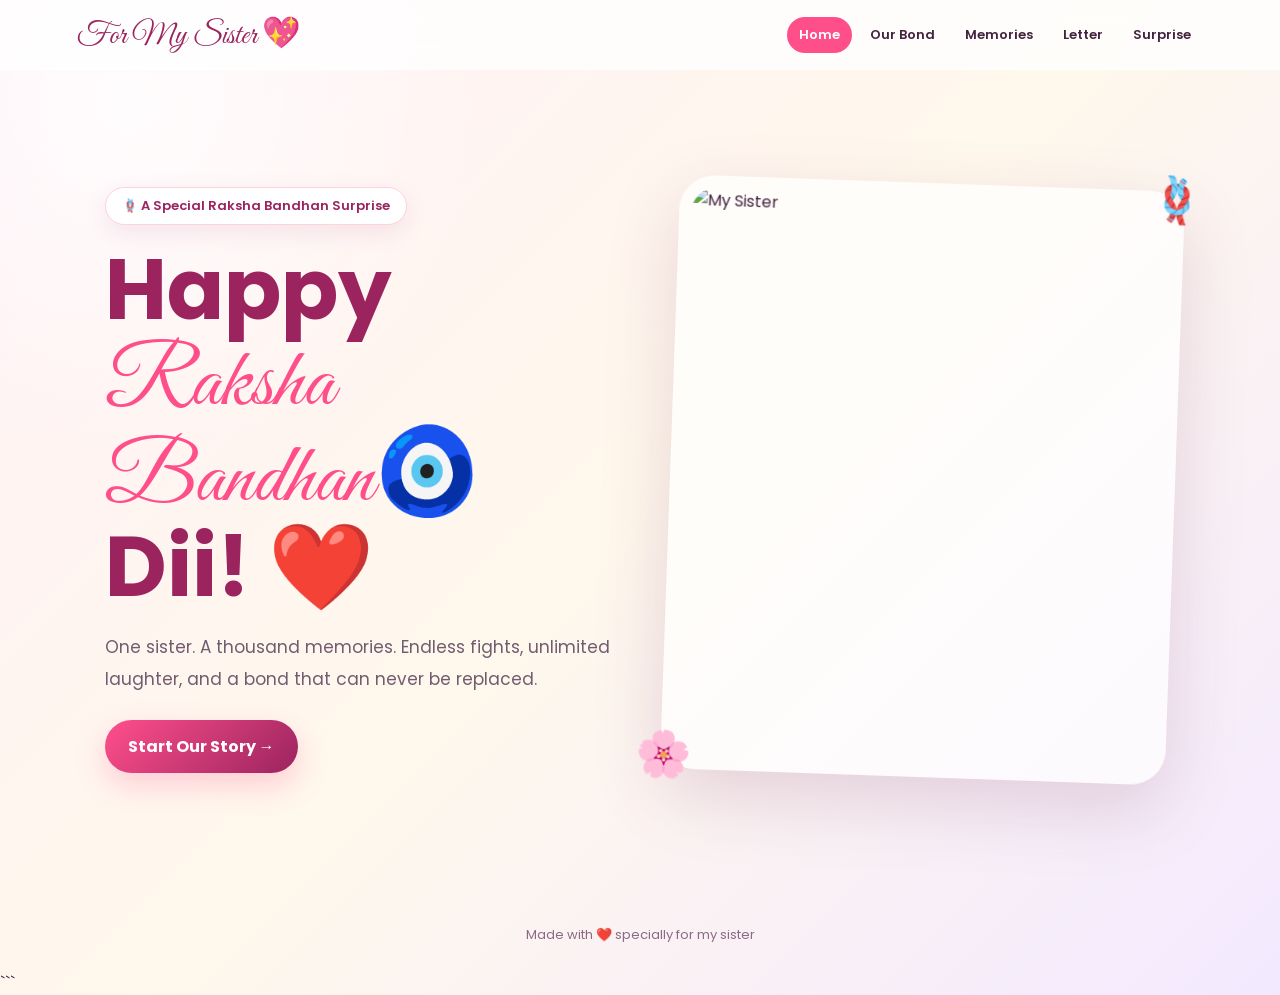
==== index.html @ 4e297bad "Add files via upload" ====
<!DOCTYPE html>
<html lang="en">

<head>
    <meta charset="UTF-8">
    <meta name="viewport" content="width=device-width, initial-scale=1.0">

    <title>Happy Raksha Bandhan ❤️</title>

    <link rel="stylesheet" href="style.css">
</head>

<body>

    <div class="hearts"></div>

    <!-- Navigation Bar -->
    <nav>

        <div class="logo">
            For My Sister 💖
        </div>

        <div class="nav-links">

            <a class="active" href="index.html">
                Home
            </a>

            <a href="bond.html">
                Our Bond
            </a>

            <a href="memories.html">
                Memories
            </a>

            <a href="message.html">
                Letter
            </a>

            <a href="surprise.html">
                Surprise
            </a>

        </div>

    </nav>


    <!-- Hero Section -->
    <section class="hero">

        <div class="hero-text">

            <span class="badge">
                🪢 A Special Raksha Bandhan Surprise
            </span>


            <h1>
                Happy
                <span>Raksha Bandhan🧿</span> Dii! ❤️
            </h1>


            <p>
                One sister. A thousand memories. Endless fights, unlimited laughter, and a bond that can never be replaced.
            </p>


            <a class="btn" href="bond.html">
                Start Our Story →
            </a>

        </div>


        <!-- Sister Photo -->
        <div class="main-photo">

            <span class="floating rakhi1">
                🪢
            </span>

            <span class="floating rakhi2">
                🌸
            </span>


            <!-- Your uploaded photo -->
            <img src="images\bhoomi 4.jpeg" alt="My Sister">

        </div>

    </section>


    <!-- Footer -->
    <footer>
        Made with ❤️ specially for my sister
    </footer>


    <script src="script.js"></script>

</body>

</html>
```
---- style.css ----
@import url('https://fonts.googleapis.com/css2?family=Great+Vibes&family=Poppins:wght@300;400;500;600;700;800&display=swap');
* {
    margin: 0;
    padding: 0;
    box-sizing: border-box;
}

:root {
    --pink: #ff4f8b;
    --dark-pink: #9b245f;
    --purple: #713cb5;
    --gold: #f6c453;
    --cream: #fff8ef;
    --text: #432440;
}

html {
    scroll-behavior: smooth;
}

body {
    font-family: Poppins, sans-serif;
    color: var(--text);
    min-height: 100vh;
    background: radial-gradient( circle at 10% 10%, rgba(255, 255, 255, .8), transparent 25%), linear-gradient( 135deg, #fff0f7, #fff8ec, #f3e9ff);
    overflow-x: hidden;
}

nav {
    position: fixed;
    top: 0;
    left: 0;
    right: 0;
    z-index: 1000;
    display: flex;
    justify-content: space-between;
    align-items: center;
    padding: 14px 6%;
    background: rgba(255, 255, 255, .75);
    backdrop-filter: blur(15px);
    border-bottom: 1px solid #ffffffaa;
}

.logo {
    font-family: "Great Vibes", cursive;
    font-size: 31px;
    color: var(--dark-pink);
}

.nav-links {
    display: flex;
    gap: 6px;
    flex-wrap: wrap;
    justify-content: center;
}

.nav-links a {
    text-decoration: none;
    color: var(--text);
    font-size: 13px;
    font-weight: 600;
    padding: 8px 12px;
    border-radius: 25px;
    transition: .3s;
}

.nav-links a:hover,
.nav-links a.active {
    color: white;
    background: var(--pink);
}

.hero {
    min-height: 100vh;
    padding: 120px 7% 60px;
    max-width: 1250px;
    margin: auto;
    display: grid;
    grid-template-columns: 1fr 1fr;
    gap: 60px;
    align-items: center;
}

.badge {
    display: inline-block;
    padding: 8px 16px;
    border-radius: 30px;
    background: white;
    border: 1px solid #ffd1e1;
    color: var(--dark-pink);
    font-weight: 600;
    font-size: 13px;
    box-shadow: 0 8px 25px #8f245c18;
}

.hero h1 {
    font-size: clamp(48px, 7vw, 85px);
    line-height: 1;
    margin: 22px 0;
    color: var(--dark-pink);
}

.hero h1 span,
.final-page h1 span {
    font-family: "Great Vibes", cursive;
    color: var(--pink);
    font-weight: 400;
}

.hero p {
    font-size: 17px;
    line-height: 1.9;
    color: #725c70;
    max-width: 600px;
}

.btn {
    display: inline-block;
    margin-top: 25px;
    padding: 14px 23px;
    border: none;
    border-radius: 30px;
    background: linear-gradient( 135deg, var(--pink), var(--dark-pink));
    color: white;
    text-decoration: none;
    font-weight: 700;
    cursor: pointer;
    box-shadow: 0 12px 30px #ff4f8b40;
    transition: .3s;
}

.btn:hover {
    transform: translateY(-4px);
    box-shadow: 0 18px 35px #ff4f8b55;
}

.main-photo {
    position: relative;
    padding: 12px;
    background: rgba(255, 255, 255, .7);
    border-radius: 35px;
    box-shadow: 0 25px 70px #7a35602d;
    transform: rotate(2deg);
}

.main-photo img {
    width: 100%;
    height: 570px;
    object-fit: cover;
    border-radius: 25px;
    display: block;
}

.floating {
    position: absolute;
    font-size: 45px;
    z-index: 5;
    animation: float 3s infinite ease-in-out;
}

.rakhi1 {
    right: -20px;
    top: -25px;
}

.rakhi2 {
    left: -25px;
    bottom: -20px;
}

.page {
    min-height: 100vh;
    padding: 120px 7% 60px;
}

.section-title {
    text-align: center;
    margin-bottom: 45px;
}

.section-title h2 {
    font-size: clamp(38px, 5vw, 58px);
    color: var(--dark-pink);
    margin: 15px 0 5px;
}

.section-title p {
    color: #80617d;
}

.cards {
    max-width: 1150px;
    margin: auto;
    display: grid;
    grid-template-columns: repeat(3, 1fr);
    gap: 25px;
}

.card {
    padding: 28px;
    background: rgba(255, 255, 255, .72);
    border-radius: 27px;
    border: 1px solid white;
    box-shadow: 0 18px 45px #7a35601d;
    backdrop-filter: blur(12px);
    transition: .4s;
}

.card:hover {
    transform: translateY(-10px);
}

.icon {
    font-size: 42px;
    margin-bottom: 10px;
}

.card h3 {
    color: var(--dark-pink);
    margin-bottom: 10px;
}

.card p {
    color: #725d70;
    line-height: 1.8;
}

.large-photo {
    max-width: 900px;
    margin: 50px auto;
    padding: 10px;
    background: white;
    border-radius: 30px;
    box-shadow: 0 20px 60px #7a35602a;
}

.large-photo img {
    width: 100%;
    max-height: 1000px;
    object-fit: cover;
    border-radius: 23px;
    display: block;
}

.gallery {
    max-width: 1150px;
    margin: auto;
    display: grid;
    grid-template-columns: repeat(4, 1fr);
    gap: 20px;
}

.gallery-card {
    height: 430px;
    position: relative;
    overflow: hidden;
    border-radius: 27px;
    box-shadow: 0 15px 40px #7a35602b;
}

.gallery-card img {
    width: 100%;
    height: 100%;
    object-fit: cover;
    transition: .6s;
}

.gallery-card:hover img {
    transform: scale(1.08);
}

.caption {
    position: absolute;
    bottom: 0;
    left: 0;
    right: 0;
    padding: 35px 16px 16px;
    color: white;
    font-weight: 600;
    background: linear-gradient( transparent, #32132ddd);
}

.letter {
    max-width: 850px;
    margin: auto;
    padding: 45px;
    background: #fffaf1;
    border-radius: 30px;
    border: 1px solid #f2d9bd;
    box-shadow: 0 20px 60px #7a356025;
}

.letter p {
    font-family: "Great Vibes", cursive;
    font-size: 29px;
    line-height: 1.65;
    color: #6c355e;
}

.signature {
    margin-top: 25px;
    text-align: right;
    font-size: 20px;
    color: var(--dark-pink);
    font-weight: 600;
}

.final-page {
    min-height: 100vh;
    padding: 120px 7% 60px;
    text-align: center;
    display: flex;
    flex-direction: column;
    align-items: center;
    justify-content: center;
}

.big-rakhi {
    font-size: 90px;
    animation: pulse 1.7s infinite;
}

.final-page h1 {
    font-size: clamp(48px, 7vw, 80px);
    color: var(--dark-pink);
    margin: 20px 0;
}

.final-page>p {
    max-width: 700px;
    color: #725d70;
    line-height: 1.8;
    font-size: 17px;
}

#countdown {
    display: flex;
    justify-content: center;
    gap: 15px;
    flex-wrap: wrap;
    margin: 30px 0;
}

#countdown div {
    min-width: 100px;
    padding: 17px;
    border-radius: 20px;
    background: white;
    box-shadow: 0 10px 30px #7a35601c;
}

#countdown strong {
    display: block;
    font-size: 27px;
    color: var(--dark-pink);
}

#countdown small {
    color: #80617d;
}

#surprise {
    display: none;
    max-width: 650px;
    margin: 30px auto;
    padding: 25px;
    border-radius: 25px;
    background: #fff0f7;
    color: var(--dark-pink);
    font-size: 19px;
    line-height: 1.8;
    animation: appear .8s ease;
}

.final-photo {
    width: 100%;
    max-width: 820px;
    margin-top: 35px;
    padding: 10px;
    background: white;
    border-radius: 30px;
    box-shadow: 0 20px 55px #7a35602b;
}

.final-photo img {
    width: 100%;
    height: 600px;
    object-fit: cover;
    border-radius: 22px;
    display: block;
}

footer {
    text-align: center;
    padding: 25px;
    color: #8b6a87;
    font-size: 13px;
}

.hearts span {
    position: fixed;
    bottom: -40px;
    pointer-events: none;
    z-index: 0;
    animation: rise linear forwards;
}

@keyframes rise {
    to {
        transform: translateY(-110vh) rotate(360deg);
        opacity: 0;
    }
}

@keyframes float {
    50% {
        transform: translateY(-12px) rotate(8deg);
    }
}

@keyframes pulse {
    50% {
        transform: scale(1.12);
    }
}

@keyframes appear {
    from {
        opacity: 0;
        transform: scale(.8);
    }
    to {
        opacity: 1;
        transform: scale(1);
    }
}

@media(max-width:850px) {
    nav {
        flex-direction: column;
        gap: 8px;
    }
    .hero {
        grid-template-columns: 1fr;
        padding-top: 160px;
    }
    .main-photo img {
        height: 500px;
    }
    .cards {
        grid-template-columns: 1fr;
    }
    .gallery {
        grid-template-columns: 1fr 1fr;
    }
}

@media(max-width:550px) {
    .nav-links a {
        font-size: 11px;
        padding: 7px 8px;
    }
    .hero h1 {
        font-size: 48px;
    }
    .gallery {
        grid-template-columns: 1fr;
    }
    .gallery-card {
        height: 450px;
    }
    .letter {
        padding: 25px 20px;
    }
    .letter p {
        font-size: 25px;
    }
    .final-photo img {
        height: 450px;
    }
}
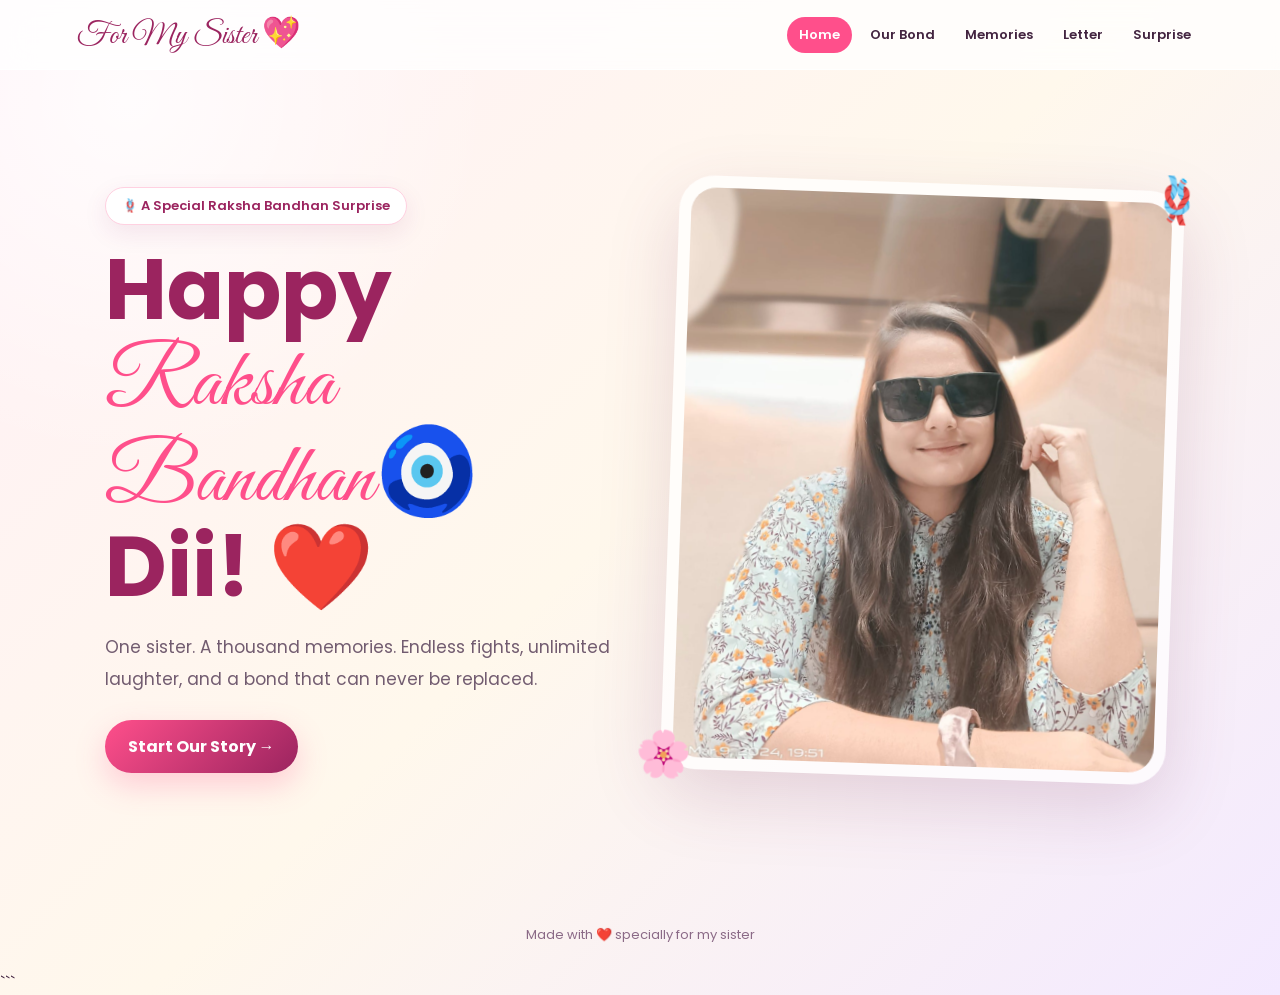
==== commit afcadc32: "Fix image paths for Vercel - use forward slashes and move images to images/ folder" ====
--- a/index.html
+++ b/index.html
@@ -89,7 +89,7 @@
 
 
             <!-- Your uploaded photo -->
-            <img src="images\bhoomi 4.jpeg" alt="My Sister">
+            <img src="images/bhoomi_4.jpeg" alt="My Sister">
 
         </div>
 
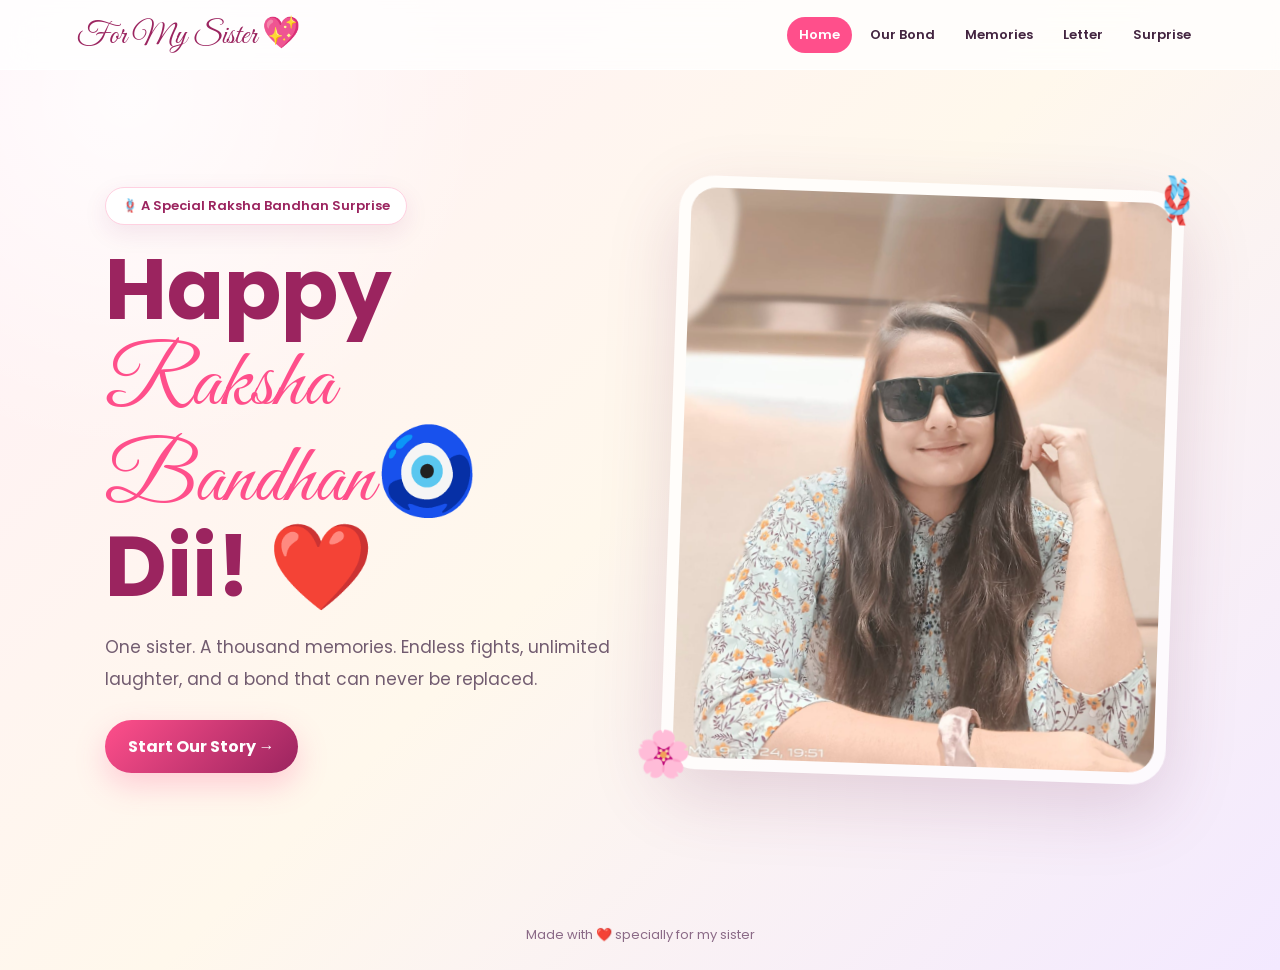
==== commit 181a26bb: "Fix HTML formatting and ensure proper structure" ====
--- a/index.html
+++ b/index.html
@@ -107,4 +107,3 @@
 </body>
 
 </html>
-```
